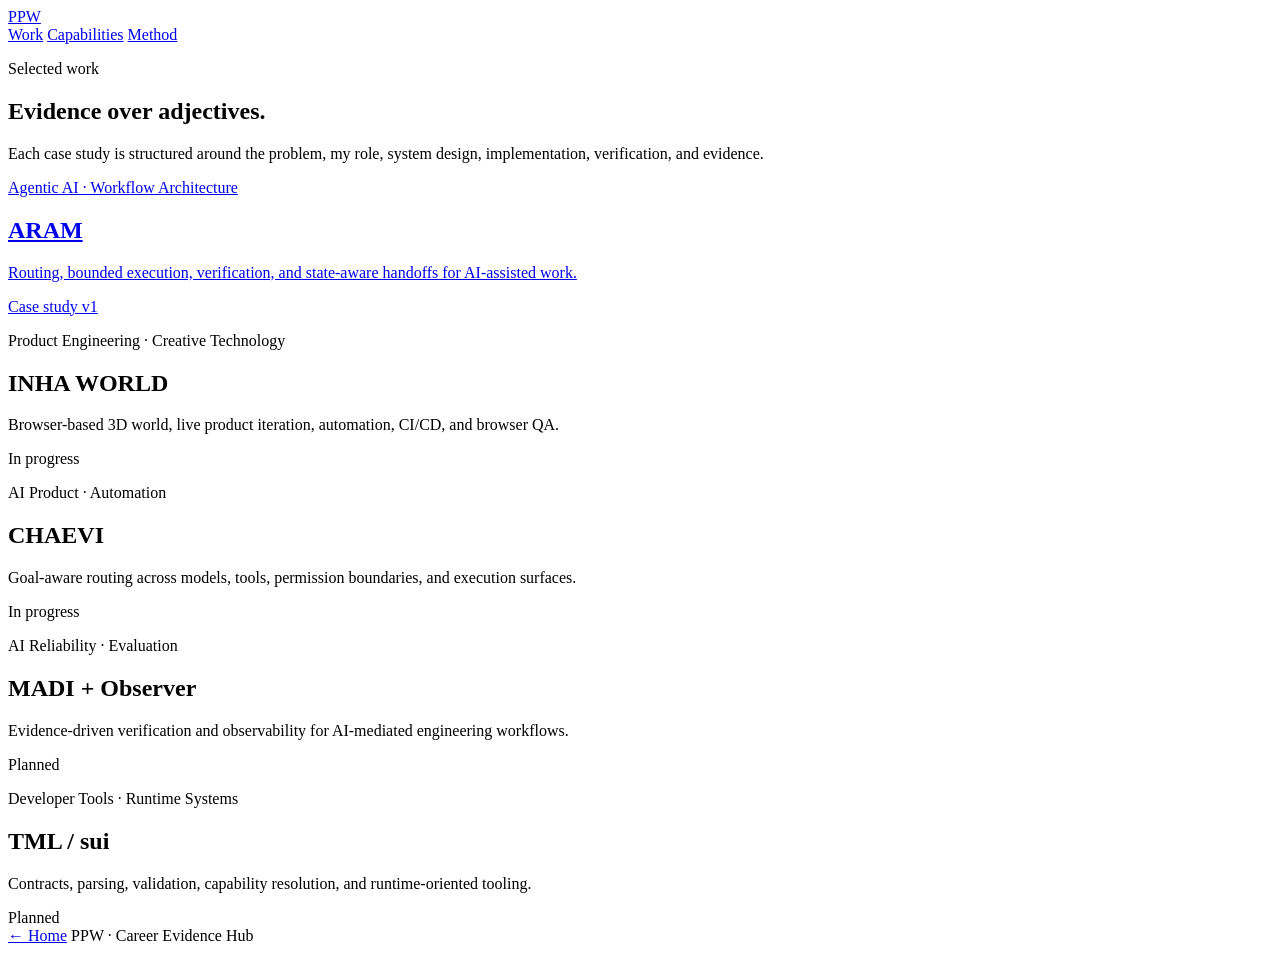
==== work/index.html @ bfeeec9d "feat: add work index" ====
<!doctype html>
<html lang="en">
<head>
  <meta charset="utf-8">
  <meta name="viewport" content="width=device-width, initial-scale=1">
  <meta name="description" content="Selected work from PPW.">
  <title>Work · PPW</title>
  <link rel="stylesheet" href="../assets/styles.css">
</head>
<body>
  <header class="site-header">
    <a class="brand" href="../">PPW</a>
    <nav aria-label="Primary">
      <a aria-current="page" href="./">Work</a>
      <a href="../#capabilities">Capabilities</a>
      <a href="../#method">Method</a>
    </nav>
  </header>

  <main class="shell">
    <section class="page-hero">
      <p class="eyebrow">Selected work</p>
      <h1>Evidence over adjectives.</h1>
      <p class="lede">Each case study is structured around the problem, my role, system design, implementation, verification, and evidence.</p>
    </section>

    <section class="project-list">
      <a class="project-row" href="./aram/">
        <div>
          <p class="project-kicker">Agentic AI · Workflow Architecture</p>
          <h2>ARAM</h2>
        </div>
        <p>Routing, bounded execution, verification, and state-aware handoffs for AI-assisted work.</p>
        <span class="state live">Case study v1</span>
      </a>

      <article class="project-row muted">
        <div>
          <p class="project-kicker">Product Engineering · Creative Technology</p>
          <h2>INHA WORLD</h2>
        </div>
        <p>Browser-based 3D world, live product iteration, automation, CI/CD, and browser QA.</p>
        <span class="state">In progress</span>
      </article>

      <article class="project-row muted">
        <div>
          <p class="project-kicker">AI Product · Automation</p>
          <h2>CHAEVI</h2>
        </div>
        <p>Goal-aware routing across models, tools, permission boundaries, and execution surfaces.</p>
        <span class="state">In progress</span>
      </article>

      <article class="project-row muted">
        <div>
          <p class="project-kicker">AI Reliability · Evaluation</p>
          <h2>MADI + Observer</h2>
        </div>
        <p>Evidence-driven verification and observability for AI-mediated engineering workflows.</p>
        <span class="state">Planned</span>
      </article>

      <article class="project-row muted">
        <div>
          <p class="project-kicker">Developer Tools · Runtime Systems</p>
          <h2>TML / sui</h2>
        </div>
        <p>Contracts, parsing, validation, capability resolution, and runtime-oriented tooling.</p>
        <span class="state">Planned</span>
      </article>
    </section>
  </main>

  <footer class="site-footer shell">
    <span><a href="../">← Home</a></span>
    <span>PPW · Career Evidence Hub</span>
  </footer>
</body>
</html>
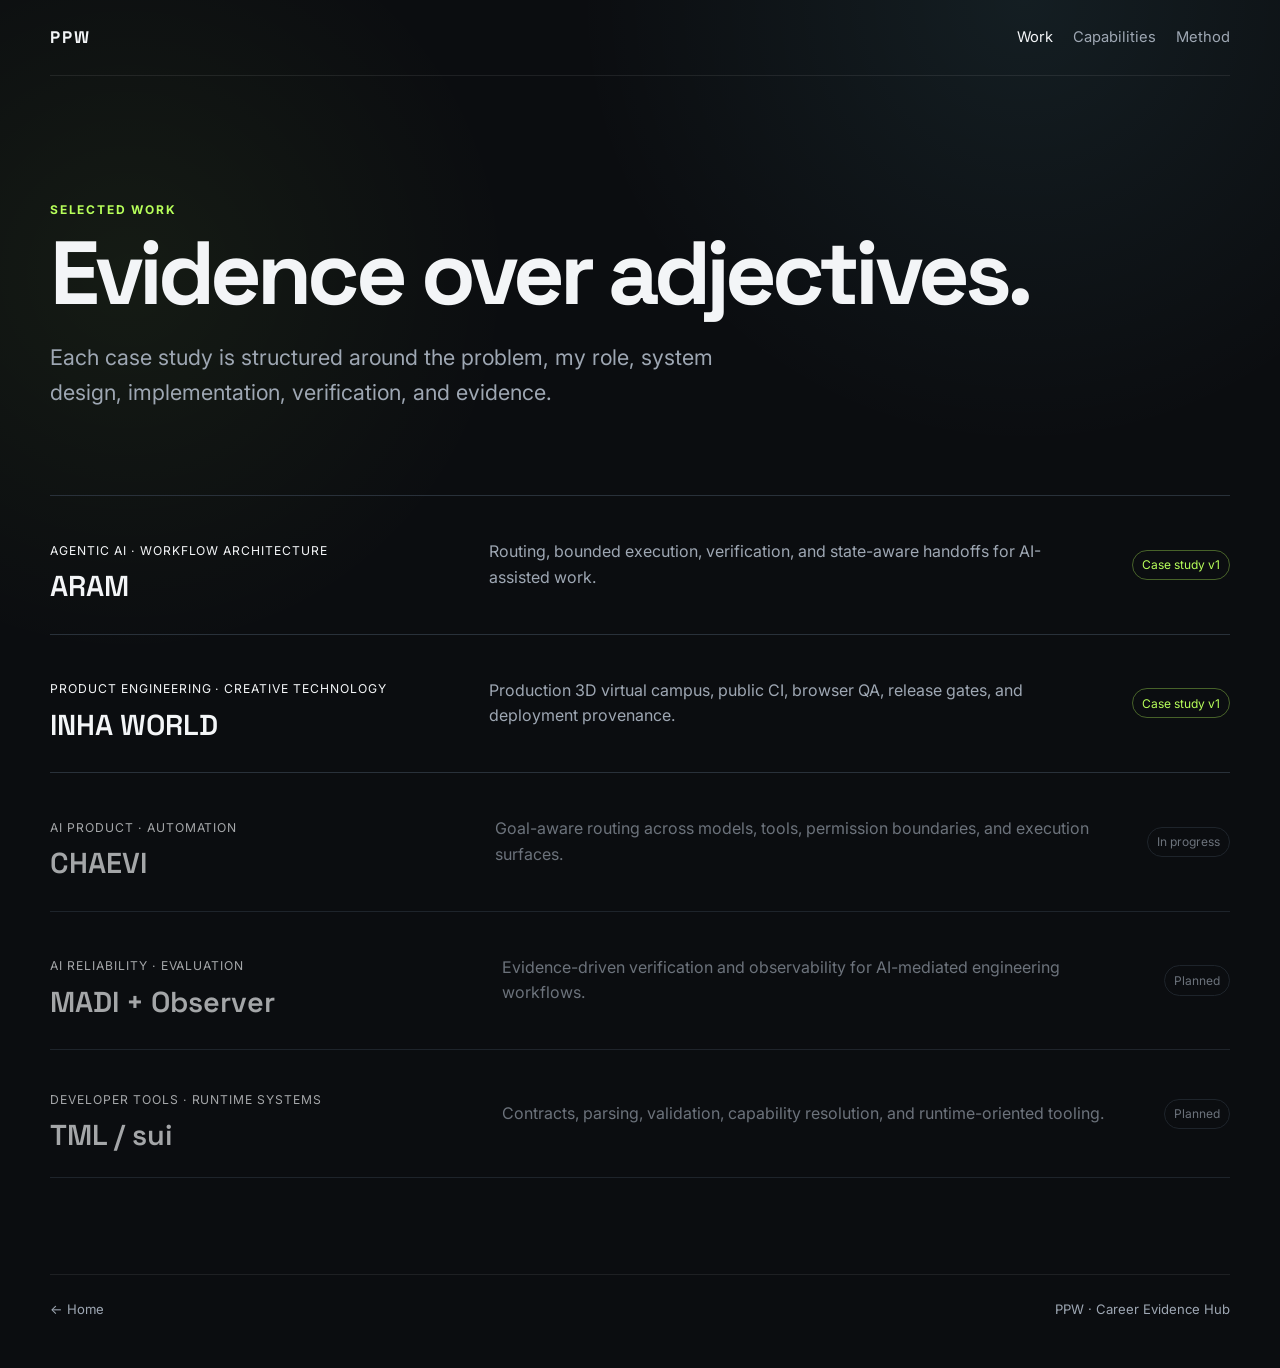
==== commit 0da3d26d: "feat: promote INHA WORLD in work index" ====
--- a/work/index.html
+++ b/work/index.html
@@ -34,14 +34,14 @@
         <span class="state live">Case study v1</span>
       </a>
 
-      <article class="project-row muted">
+      <a class="project-row" href="./inha-world/">
         <div>
           <p class="project-kicker">Product Engineering · Creative Technology</p>
           <h2>INHA WORLD</h2>
         </div>
-        <p>Browser-based 3D world, live product iteration, automation, CI/CD, and browser QA.</p>
-        <span class="state">In progress</span>
-      </article>
+        <p>Production 3D virtual campus, public CI, browser QA, release gates, and deployment provenance.</p>
+        <span class="state live">Case study v1</span>
+      </a>
 
       <article class="project-row muted">
         <div>
--- a/assets/styles.css
+++ b/assets/styles.css
@@ -0,0 +1,211 @@
+@import url('https://fonts.googleapis.com/css2?family=Inter:wght@400;500;600;700&family=Space+Grotesk:wght@500;600;700&display=swap');
+
+:root {
+  --bg: #0b0d10;
+  --surface: #11151a;
+  --surface-2: #171c22;
+  --text: #f3f5f7;
+  --muted: #9ea7b3;
+  --line: #29313a;
+  --accent: #b7ff5a;
+  --accent-2: #7de6ff;
+  --max: 1180px;
+}
+
+* { box-sizing: border-box; }
+
+html { scroll-behavior: smooth; }
+
+body {
+  margin: 0;
+  background:
+    radial-gradient(circle at 80% 0%, rgba(125, 230, 255, .08), transparent 28rem),
+    radial-gradient(circle at 10% 20%, rgba(183, 255, 90, .06), transparent 24rem),
+    var(--bg);
+  color: var(--text);
+  font-family: Inter, system-ui, sans-serif;
+  line-height: 1.6;
+}
+
+a { color: inherit; text-decoration: none; }
+
+.shell { width: min(calc(100% - 2rem), var(--max)); margin-inline: auto; }
+
+.site-header {
+  width: min(calc(100% - 2rem), var(--max));
+  margin: 0 auto;
+  min-height: 76px;
+  display: flex;
+  align-items: center;
+  justify-content: space-between;
+  border-bottom: 1px solid rgba(255,255,255,.08);
+}
+
+.brand {
+  font: 700 1.05rem/1 "Space Grotesk", sans-serif;
+  letter-spacing: .12em;
+}
+
+.site-header nav { display: flex; gap: 1.25rem; color: var(--muted); font-size: .92rem; }
+.site-header nav a:hover, .site-header nav a[aria-current="page"] { color: var(--text); }
+
+.hero { padding: 8rem 0 6rem; }
+.hero h1, .page-hero h1, .case-hero h1 {
+  font-family: "Space Grotesk", sans-serif;
+  letter-spacing: -.055em;
+  line-height: .95;
+  margin: .4rem 0 1.5rem;
+}
+.hero h1 { font-size: clamp(3.6rem, 9vw, 8rem); max-width: 1000px; }
+.page-hero h1 { font-size: clamp(3.1rem, 7vw, 6rem); }
+.case-hero h1 { font-size: clamp(4rem, 10vw, 8rem); }
+
+.eyebrow {
+  color: var(--accent);
+  text-transform: uppercase;
+  font-size: .75rem;
+  letter-spacing: .15em;
+  font-weight: 700;
+}
+
+.lede { color: var(--muted); font-size: clamp(1.08rem, 2vw, 1.35rem); max-width: 720px; }
+
+.hero-actions { display: flex; gap: .75rem; margin-top: 2.25rem; flex-wrap: wrap; }
+.button {
+  border: 1px solid var(--line);
+  padding: .8rem 1rem;
+  border-radius: 999px;
+  font-weight: 600;
+  font-size: .92rem;
+}
+.button.primary { background: var(--text); color: var(--bg); border-color: var(--text); }
+.button.ghost:hover { border-color: var(--muted); }
+
+.section { padding: 5rem 0; border-top: 1px solid rgba(255,255,255,.08); }
+.section-heading { margin-bottom: 2rem; }
+.section-heading.split { display: flex; justify-content: space-between; align-items: end; gap: 2rem; }
+.section-heading h2, .case-section h2 {
+  font: 600 clamp(2rem, 4vw, 3.4rem)/1.05 "Space Grotesk", sans-serif;
+  letter-spacing: -.04em;
+  margin: .5rem 0;
+}
+.text-link { color: var(--muted); }
+.text-link:hover { color: var(--text); }
+
+.method-grid,
+.capability-grid,
+.work-grid {
+  display: grid;
+  gap: 1rem;
+}
+
+.method-grid { grid-template-columns: repeat(4, 1fr); }
+.capability-grid { grid-template-columns: repeat(3, 1fr); }
+.work-grid { grid-template-columns: repeat(3, 1fr); }
+
+.method-grid article,
+.capability-grid article,
+.project-card {
+  background: linear-gradient(180deg, rgba(255,255,255,.035), rgba(255,255,255,.015));
+  border: 1px solid var(--line);
+  border-radius: 18px;
+  padding: 1.35rem;
+}
+
+.method-grid article span { color: var(--muted); font-size: .8rem; }
+.method-grid h3, .capability-grid h3, .project-card h3 {
+  font-family: "Space Grotesk", sans-serif;
+  margin: .8rem 0 .4rem;
+}
+.method-grid p, .capability-grid p, .project-card p { color: var(--muted); margin-bottom: 0; }
+
+.project-card { min-height: 290px; display: flex; flex-direction: column; }
+.project-card.featured { border-color: rgba(183,255,90,.45); }
+.project-card.featured:hover { transform: translateY(-2px); transition: .2s ease; }
+.project-kicker { font-size: .76rem; text-transform: uppercase; letter-spacing: .08em; }
+.project-card h3 { font-size: 2rem; color: var(--text); }
+.tags { display: flex; gap: .45rem; flex-wrap: wrap; margin-top: auto; padding-top: 2rem; }
+.tags span, .state {
+  border: 1px solid var(--line);
+  border-radius: 999px;
+  padding: .28rem .55rem;
+  color: var(--muted);
+  font-size: .75rem;
+}
+.status { font-size: .78rem; }
+
+.closing blockquote {
+  font: 500 clamp(2rem, 5vw, 4.5rem)/1.05 "Space Grotesk", sans-serif;
+  letter-spacing: -.045em;
+  margin: 1.25rem 0;
+  max-width: 980px;
+}
+
+.site-footer {
+  border-top: 1px solid rgba(255,255,255,.08);
+  padding: 1.5rem 0 3rem;
+  display: flex;
+  justify-content: space-between;
+  gap: 1rem;
+  color: var(--muted);
+  font-size: .82rem;
+}
+
+.page-hero { padding: 7rem 0 4rem; }
+.project-list { border-top: 1px solid var(--line); margin-bottom: 6rem; }
+.project-row {
+  display: grid;
+  grid-template-columns: 1fr 1.5fr auto;
+  gap: 2rem;
+  align-items: center;
+  padding: 1.7rem 0;
+  border-bottom: 1px solid var(--line);
+}
+.project-row h2 { font: 600 1.8rem/1 "Space Grotesk", sans-serif; margin: .35rem 0 0; }
+.project-row > p { color: var(--muted); }
+.project-row:not(.muted):hover h2 { color: var(--accent); }
+.project-row.muted { opacity: .66; }
+.state.live { color: var(--accent); border-color: rgba(183,255,90,.35); }
+
+.case-study { max-width: 1000px; }
+.case-hero { padding: 7rem 0 5rem; }
+.facts {
+  margin-top: 3rem;
+  border-top: 1px solid var(--line);
+  border-bottom: 1px solid var(--line);
+  display: grid;
+  grid-template-columns: repeat(3, 1fr);
+}
+.facts div { padding: 1rem 0; }
+.facts span { display:block; color: var(--muted); font-size: .76rem; margin-bottom: .2rem; }
+.facts strong { font-size: .9rem; }
+
+.case-section { padding: 4.5rem 0; border-bottom: 1px solid var(--line); }
+.case-section > p:not(.eyebrow) { color: var(--muted); max-width: 760px; font-size: 1.05rem; }
+.case-section.two-column { display: grid; grid-template-columns: .8fr 1.2fr; gap: 4rem; }
+.flow { display: flex; gap: .8rem; align-items: center; flex-wrap: wrap; margin: 2rem 0; }
+.flow span { border: 1px solid var(--line); border-radius: 999px; padding: .55rem .85rem; background: var(--surface); }
+.flow b { color: var(--accent); }
+.decision-list { padding: 0; margin: 0; list-style: none; }
+.decision-list li { padding: 1rem 0; border-bottom: 1px solid var(--line); color: var(--muted); }
+.decision-list strong { color: var(--text); display: block; margin-bottom: .25rem; }
+.evidence-note { border: 1px solid rgba(125,230,255,.28); background: rgba(125,230,255,.04); border-radius: 16px; padding: 1.2rem; margin-top: 2rem; }
+.evidence-note p { color: var(--muted); margin-bottom: 0; }
+.capability-grid.compact { grid-template-columns: repeat(2, 1fr); }
+.case-nav { display:flex; justify-content:space-between; padding: 2rem 0 5rem; color:var(--muted); }
+
+@media (max-width: 860px) {
+  .method-grid, .work-grid, .capability-grid { grid-template-columns: 1fr 1fr; }
+  .project-row { grid-template-columns: 1fr; gap: .5rem; }
+  .case-section.two-column { grid-template-columns: 1fr; gap: 1rem; }
+}
+
+@media (max-width: 580px) {
+  .site-header { align-items: flex-start; padding: 1.2rem 0; gap: 1rem; }
+  .site-header nav { gap: .8rem; font-size: .8rem; flex-wrap: wrap; justify-content: flex-end; }
+  .hero { padding: 5rem 0 4rem; }
+  .method-grid, .work-grid, .capability-grid, .capability-grid.compact { grid-template-columns: 1fr; }
+  .section-heading.split, .site-footer { align-items: flex-start; flex-direction: column; }
+  .facts { grid-template-columns: 1fr; }
+  .facts div + div { border-top: 1px solid var(--line); }
+}
